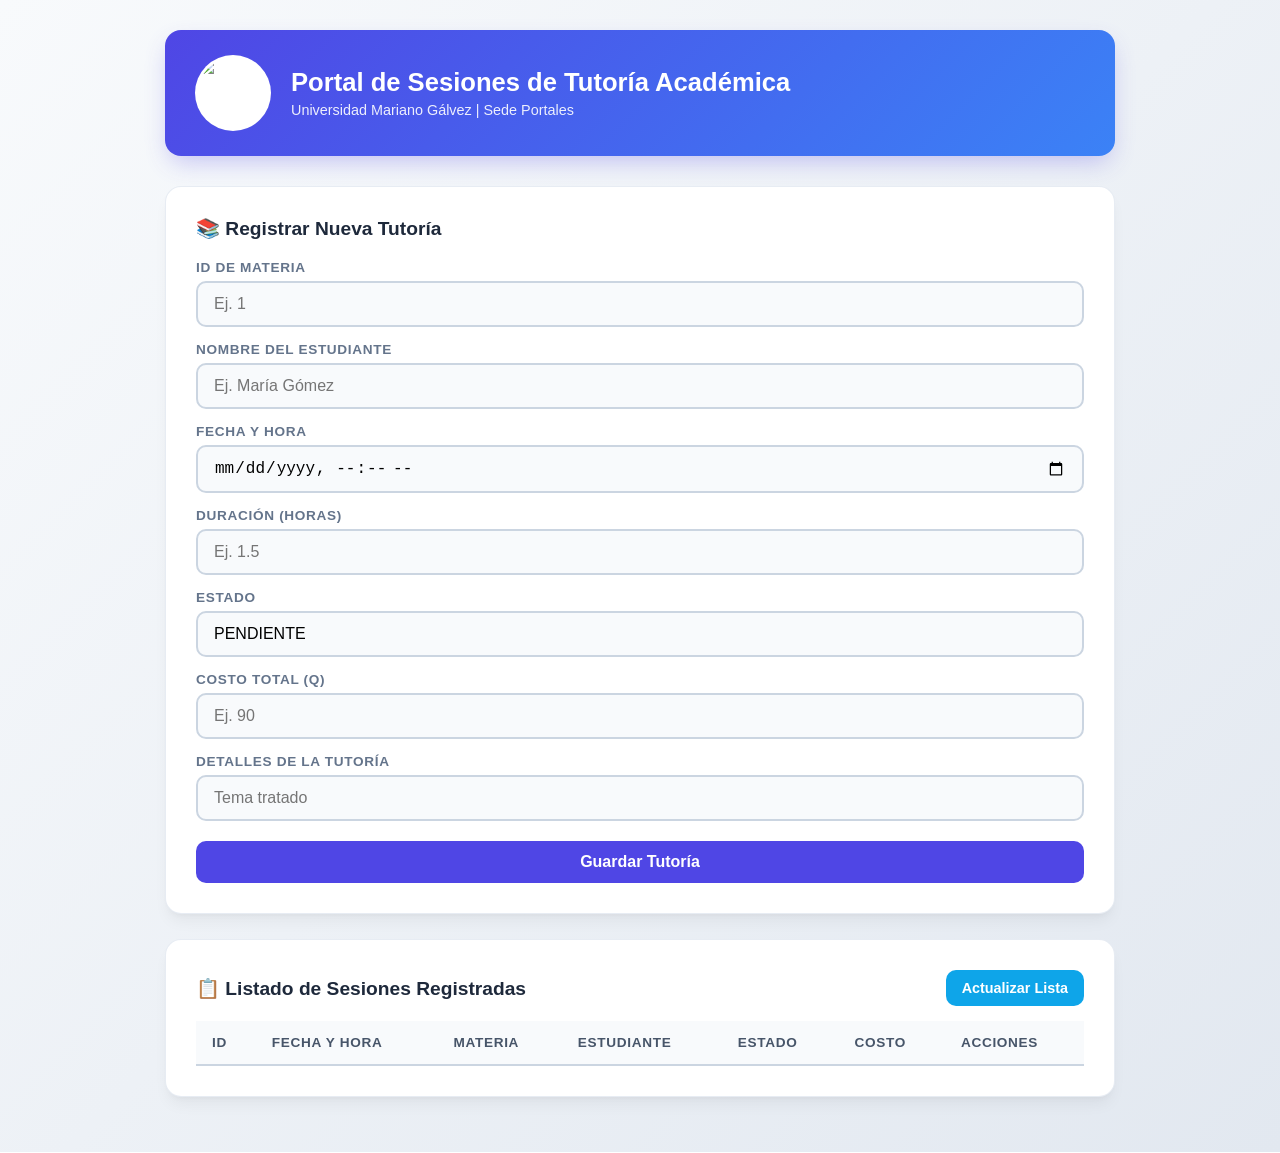
==== src/main/resources/static/index.html @ 8396a433 "integrar vistas y estilos para la gestión de sesiones" ====
<!DOCTYPE html>
<html lang="es">
<head>
    <meta charset="UTF-8">
    <title>Portal de Sesiones de Tutoría Académica</title>
    <link rel="stylesheet" href="style.css">
</head>
<body>
<div class="main-container">
    <!-- Cabecera con Logo Institucional -->
    <header class="app-header">
        <img src="logo.png" alt="Logo Institucional" class="school-logo" onerror="this.src='https://images.unsplash.com/photo-1580582932707-520aed937b7b?w=100&auto=format&fit=crop&q=60'; this.onerror='';">
        <div class="header-titles">
            <h1>Portal de Sesiones de Tutoría Académica</h1>
            <p class="subtitle">Universidad Mariano Gálvez | Sede Portales</p>
        </div>
    </header>

    <div class="content-grid">
        <!-- Formulario de Registro -->
        <section class="card form-card">
            <h2>📚 Registrar Nueva Tutoría</h2>
            <form id="tutoriasForm">
                <div class="input-group">
                    <label for="materiaId">ID de Materia</label>
                    <input type="text" id="materiaId" placeholder="Ej. 1" required>
                </div>
                <div class="input-group">
                    <label for="estudiante">Nombre del Estudiante</label>
                    <input type="text" id="estudiante" placeholder="Ej. María Gómez" required>
                </div>
                <div class="input-group">
                    <label for="fecha">Fecha y Hora</label>
                    <input type="datetime-local" id="fecha" required>
                </div>
                <div class="input-group">
                    <label for="duracion">Duración (horas)</label>
                    <input type="number" step="0.5" id="duracion" placeholder="Ej. 1.5" required>
                </div>
                <div class="input-group">
                    <label for="estado">Estado</label>
                    <input type="text" id="estado" value="PENDIENTE" required>
                </div>
                <div class="input-group">
                    <label for="costo">Costo Total (Q)</label>
                    <input type="number" id="costo" placeholder="Ej. 90" required>
                </div>
                <div class="input-group">
                    <label for="detalles">Detalles de la Tutoría</label>
                    <input type="text" id="detalles" placeholder="Tema tratado" required>
                </div>
                <button type="submit" class="btn-primary">Guardar Tutoría</button>
            </form>
        </section>

        <!-- Listado de Sesiones -->
        <section class="card table-card">
            <div class="table-header">
                <h2>📋 Listado de Sesiones Registradas</h2>
                <button id="cargarBtn" type="button" class="btn-secondary">Actualizar Lista</button>
            </div>
            <div class="table-responsive">
                <table id="tablaTutorias">
                    <thead>
                    <tr>
                        <th>ID</th>
                        <th>Fecha y Hora</th>
                        <th>Materia</th>
                        <th>Estudiante</th>
                        <th>Estado</th>
                        <th>Costo</th>
                        <th>Acciones</th>
                    </tr>
                    </thead>
                    <tbody>
                    <!-- Se llena dinámicamente con JavaScript -->
                    </tbody>
                </table>
            </div>
        </section>
    </div>
</div>

<script src="app.js"></script>
</body>
</html>
---- src/main/resources/static/style.css ----
:root {
    --primary: #4f46e5;
    --primary-dark: #4338ca;
    --accent: #0ea5e9;
    --bg-main: #f1f5f9;
    --card-bg: #ffffff;
    --text-main: #0f172a;
    --text-muted: #64748b;
    --border: #cbd5e1;
    --danger: #ef4444;
    --danger-hover: #dc2626;
}

body {
    font-family: 'Segoe UI', Tahoma, Geneva, Verdana, sans-serif;
    background: linear-gradient(135deg, #f8fafc 0%, #e2e8f0 100%);
    color: var(--text-main);
    margin: 0;
    padding: 30px 20px;
    min-height: 100vh;
}

.main-container {
    max-width: 950px;
    margin: 0 auto;
}

/* Cabecera con Logo */
.app-header {
    background: linear-gradient(135deg, #4f46e5 0%, #3b82f6 100%);
    color: white;
    padding: 25px 30px;
    border-radius: 16px;
    display: flex;
    align-items: center;
    gap: 20px;
    margin-bottom: 30px;
    box-shadow: 0 10px 25px -5px rgba(79, 70, 229, 0.3);
}

.school-logo {
    width: 70px;
    height: 70px;
    object-fit: cover;
    border-radius: 50%;
    border: 3px solid rgba(255, 255, 255, 0.8);
    background-color: white;
}

.header-titles h1 {
    margin: 0;
    font-size: 1.6rem;
    font-weight: 700;
}

.subtitle {
    margin: 5px 0 0 0;
    font-size: 0.9rem;
    opacity: 0.9;
}

/* Tarjetas */
.card {
    background: var(--card-bg);
    padding: 30px;
    margin-bottom: 25px;
    border-radius: 16px;
    box-shadow: 0 10px 15px -3px rgba(0, 0, 0, 0.05), 0 4px 6px -4px rgba(0, 0, 0, 0.05);
    border: 1px solid rgba(226, 232, 240, 0.8);
}

h2 {
    margin-top: 0;
    font-size: 1.2rem;
    color: #1e293b;
    margin-bottom: 20px;
    font-weight: 600;
}

.table-header {
    display: flex;
    justify-content: space-between;
    align-items: center;
    flex-wrap: wrap;
    gap: 15px;
}

.table-header h2 {
    margin-bottom: 0;
}

/* Formularios estilizados */
.input-group {
    margin-bottom: 15px;
}

.input-group label {
    display: block;
    margin-bottom: 6px;
    font-size: 0.85rem;
    font-weight: 600;
    color: var(--text-muted);
    text-transform: uppercase;
    letter-spacing: 0.05em;
}

input {
    width: 100%;
    padding: 12px 16px;
    box-sizing: border-box;
    border: 2px solid var(--border);
    border-radius: 10px;
    font-size: 1rem;
    background-color: #f8fafc;
    transition: all 0.2s ease;
}

input:focus {
    outline: none;
    border-color: var(--primary);
    background-color: #fff;
    box-shadow: 0 0 0 4px rgba(79, 70, 229, 0.1);
}

/* Botones */
button {
    border: none;
    border-radius: 10px;
    padding: 12px 20px;
    font-size: 1rem;
    font-weight: 600;
    cursor: pointer;
    transition: all 0.2s ease;
}

.btn-primary {
    background-color: var(--primary);
    color: white;
    width: 100%;
    margin-top: 5px;
}

.btn-primary:hover {
    background-color: var(--primary-dark);
    transform: translateY(-2px);
    box-shadow: 0 4px 12px rgba(79, 70, 229, 0.3);
}

.btn-secondary {
    background-color: #0ea5e9;
    color: white;
    padding: 10px 16px;
    font-size: 0.9rem;
}

.btn-secondary:hover {
    background-color: #0284c7;
}

/* Tabla moderna */
.table-responsive {
    overflow-x: auto;
    margin-top: 15px;
}

table {
    width: 100%;
    border-collapse: collapse;
}

th, td {
    padding: 14px 16px;
    text-align: left;
}

th {
    background-color: #f8fafc;
    color: #475569;
    font-weight: 600;
    font-size: 0.85rem;
    text-transform: uppercase;
    letter-spacing: 0.05em;
    border-bottom: 2px solid var(--border);
}

td {
    border-bottom: 1px solid #f1f5f9;
    font-size: 0.95rem;
}

tr:hover td {
    background-color: #f8fafc;
}

td button {
    background-color: var(--danger);
    color: white;
    padding: 6px 12px;
    font-size: 0.85rem;
    width: auto;
}

td button:hover {
    background-color: var(--danger-hover);
}
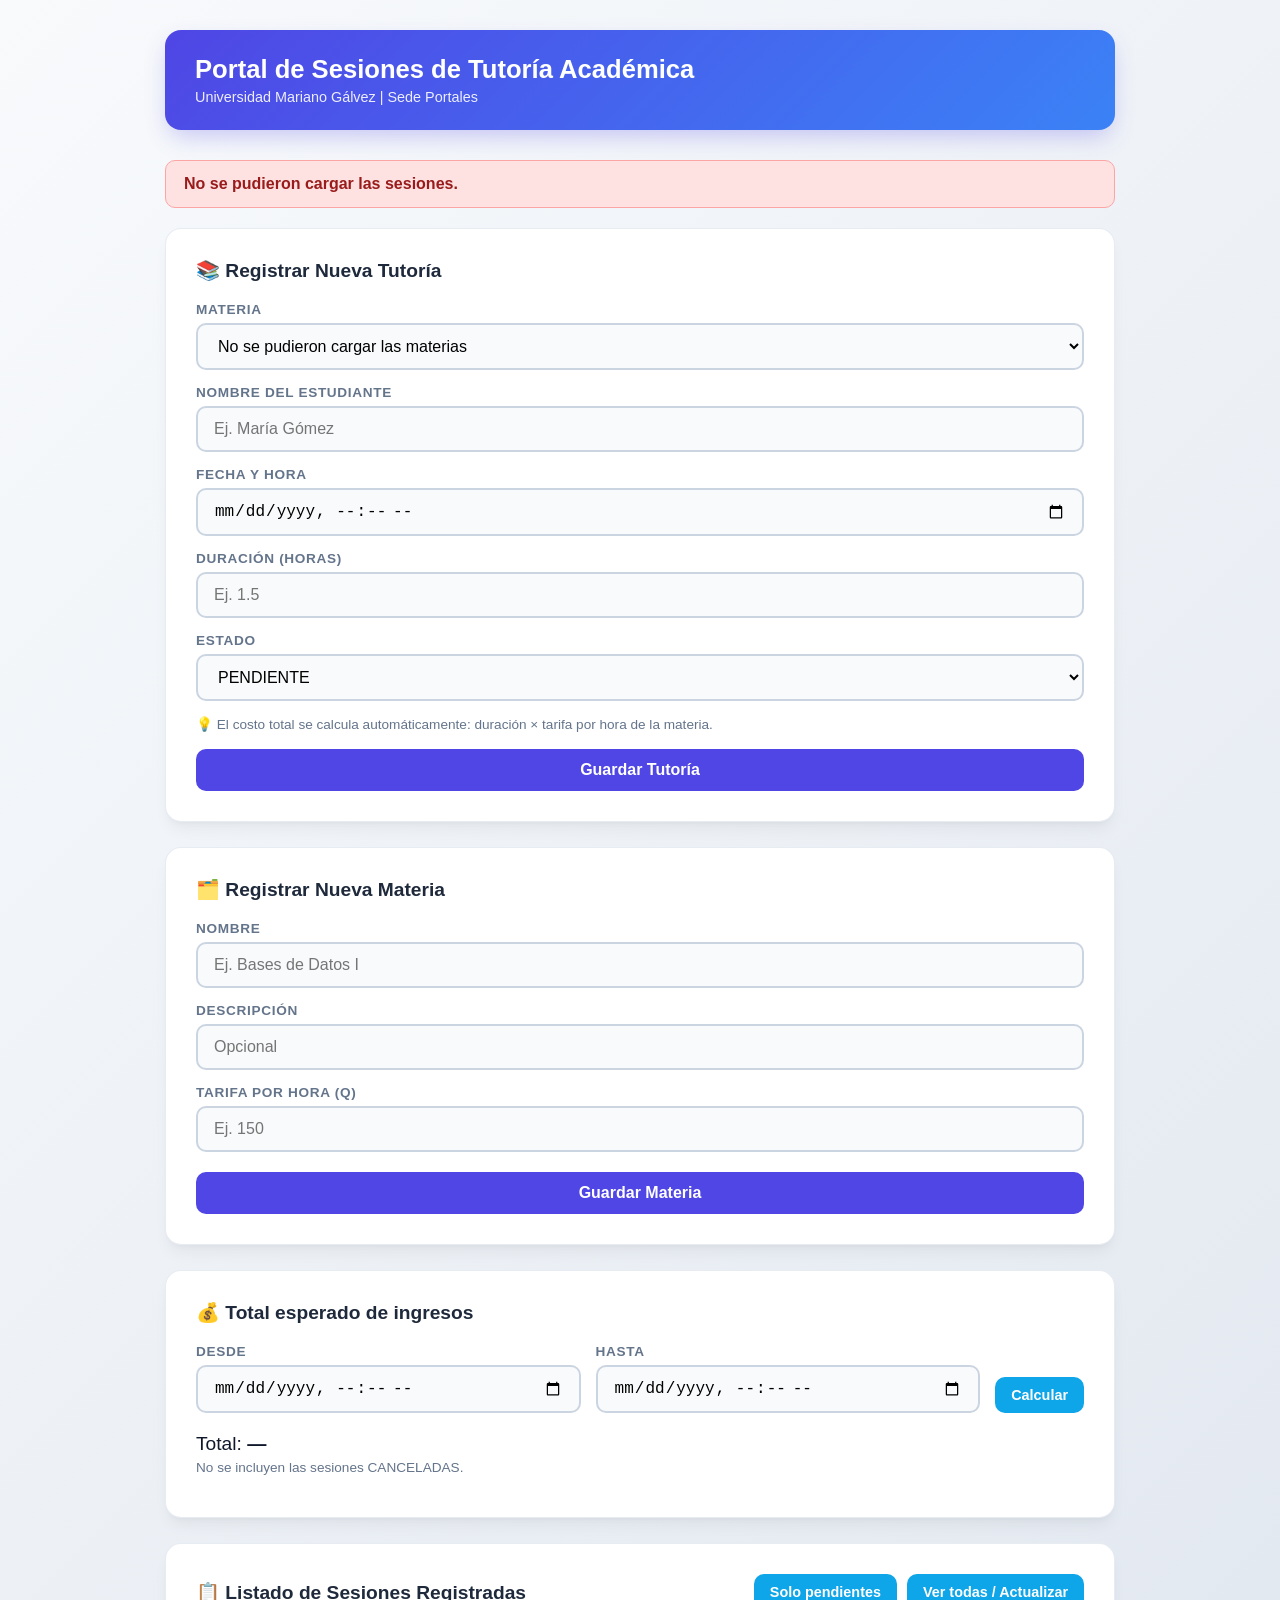
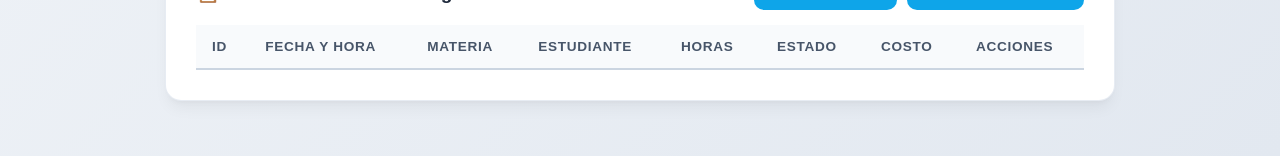
==== commit 7be96b31: "Add files via upload Correciones" ====
--- a/src/main/resources/static/index.html
+++ b/src/main/resources/static/index.html
@@ -1,86 +1,134 @@
-<!DOCTYPE html>
-<html lang="es">
-<head>
-    <meta charset="UTF-8">
-    <title>Portal de Sesiones de Tutoría Académica</title>
-    <link rel="stylesheet" href="style.css">
-</head>
-<body>
-<div class="main-container">
-    <!-- Cabecera con Logo Institucional -->
-    <header class="app-header">
-        <img src="logo.png" alt="Logo Institucional" class="school-logo" onerror="this.src='https://images.unsplash.com/photo-1580582932707-520aed937b7b?w=100&auto=format&fit=crop&q=60'; this.onerror='';">
-        <div class="header-titles">
-            <h1>Portal de Sesiones de Tutoría Académica</h1>
-            <p class="subtitle">Universidad Mariano Gálvez | Sede Portales</p>
-        </div>
-    </header>
-
-    <div class="content-grid">
-        <!-- Formulario de Registro -->
-        <section class="card form-card">
-            <h2>📚 Registrar Nueva Tutoría</h2>
-            <form id="tutoriasForm">
-                <div class="input-group">
-                    <label for="materiaId">ID de Materia</label>
-                    <input type="text" id="materiaId" placeholder="Ej. 1" required>
-                </div>
-                <div class="input-group">
-                    <label for="estudiante">Nombre del Estudiante</label>
-                    <input type="text" id="estudiante" placeholder="Ej. María Gómez" required>
-                </div>
-                <div class="input-group">
-                    <label for="fecha">Fecha y Hora</label>
-                    <input type="datetime-local" id="fecha" required>
-                </div>
-                <div class="input-group">
-                    <label for="duracion">Duración (horas)</label>
-                    <input type="number" step="0.5" id="duracion" placeholder="Ej. 1.5" required>
-                </div>
-                <div class="input-group">
-                    <label for="estado">Estado</label>
-                    <input type="text" id="estado" value="PENDIENTE" required>
-                </div>
-                <div class="input-group">
-                    <label for="costo">Costo Total (Q)</label>
-                    <input type="number" id="costo" placeholder="Ej. 90" required>
-                </div>
-                <div class="input-group">
-                    <label for="detalles">Detalles de la Tutoría</label>
-                    <input type="text" id="detalles" placeholder="Tema tratado" required>
-                </div>
-                <button type="submit" class="btn-primary">Guardar Tutoría</button>
-            </form>
-        </section>
-
-        <!-- Listado de Sesiones -->
-        <section class="card table-card">
-            <div class="table-header">
-                <h2>📋 Listado de Sesiones Registradas</h2>
-                <button id="cargarBtn" type="button" class="btn-secondary">Actualizar Lista</button>
-            </div>
-            <div class="table-responsive">
-                <table id="tablaTutorias">
-                    <thead>
-                    <tr>
-                        <th>ID</th>
-                        <th>Fecha y Hora</th>
-                        <th>Materia</th>
-                        <th>Estudiante</th>
-                        <th>Estado</th>
-                        <th>Costo</th>
-                        <th>Acciones</th>
-                    </tr>
-                    </thead>
-                    <tbody>
-                    <!-- Se llena dinámicamente con JavaScript -->
-                    </tbody>
-                </table>
-            </div>
-        </section>
-    </div>
-</div>
-
-<script src="app.js"></script>
-</body>
-</html>+<!DOCTYPE html>
+<html lang="es">
+<head>
+    <meta charset="UTF-8">
+    <meta name="viewport" content="width=device-width, initial-scale=1.0">
+    <title>Portal de Sesiones de Tutoría Académica</title>
+    <link rel="stylesheet" href="style.css">
+</head>
+<body>
+<div class="main-container">
+    <!-- Cabecera -->
+    <header class="app-header">
+        <img src="logo.png" alt="Logo Institucional" class="school-logo" onerror="this.style.display='none'">
+        <div class="header-titles">
+            <h1>Portal de Sesiones de Tutoría Académica</h1>
+            <p class="subtitle">Universidad Mariano Gálvez | Sede Portales</p>
+        </div>
+    </header>
+
+    <!-- Mensajes de éxito / error -->
+    <div id="mensaje" class="mensaje" hidden></div>
+
+    <div class="content-grid">
+        <!-- Formulario de sesión (registrar / editar) -->
+        <section class="card form-card">
+            <h2 id="formTitulo">📚 Registrar Nueva Tutoría</h2>
+            <form id="tutoriasForm">
+                <div class="input-group">
+                    <label for="materiaId">Materia</label>
+                    <select id="materiaId" required>
+                        <option value="">Cargando materias...</option>
+                    </select>
+                </div>
+                <div class="input-group">
+                    <label for="estudiante">Nombre del Estudiante</label>
+                    <input type="text" id="estudiante" placeholder="Ej. María Gómez" required>
+                </div>
+                <div class="input-group">
+                    <label for="fecha">Fecha y Hora</label>
+                    <input type="datetime-local" id="fecha" required>
+                </div>
+                <div class="input-group">
+                    <label for="duracion">Duración (horas)</label>
+                    <input type="number" step="0.25" min="0.25" id="duracion" placeholder="Ej. 1.5" required>
+                </div>
+                <div class="input-group">
+                    <label for="estado">Estado</label>
+                    <select id="estado">
+                        <option value="PENDIENTE">PENDIENTE</option>
+                        <option value="PROGRAMADA">PROGRAMADA</option>
+                        <option value="CONFIRMADA">CONFIRMADA</option>
+                        <option value="COMPLETADA">COMPLETADA</option>
+                        <option value="CANCELADA">CANCELADA</option>
+                    </select>
+                </div>
+                <p class="hint">💡 El costo total se calcula automáticamente: duración × tarifa por hora de la materia.</p>
+                <button type="submit" id="guardarBtn" class="btn-primary">Guardar Tutoría</button>
+                <button type="button" id="cancelarEdicionBtn" class="btn-ghost" hidden>Cancelar edición</button>
+            </form>
+        </section>
+
+        <!-- Nueva materia -->
+        <section class="card form-card">
+            <h2>🗂️ Registrar Nueva Materia</h2>
+            <form id="materiaForm">
+                <div class="input-group">
+                    <label for="materiaNombre">Nombre</label>
+                    <input type="text" id="materiaNombre" placeholder="Ej. Bases de Datos I" required>
+                </div>
+                <div class="input-group">
+                    <label for="materiaDescripcion">Descripción</label>
+                    <input type="text" id="materiaDescripcion" placeholder="Opcional">
+                </div>
+                <div class="input-group">
+                    <label for="materiaTarifa">Tarifa por hora (Q)</label>
+                    <input type="number" step="0.01" min="0.01" id="materiaTarifa" placeholder="Ej. 150" required>
+                </div>
+                <button type="submit" class="btn-primary">Guardar Materia</button>
+            </form>
+        </section>
+
+        <!-- Indicador de ingresos -->
+        <section class="card">
+            <h2>💰 Total esperado de ingresos</h2>
+            <div class="fila-filtros">
+                <div class="input-group">
+                    <label for="totalInicio">Desde</label>
+                    <input type="datetime-local" id="totalInicio">
+                </div>
+                <div class="input-group">
+                    <label for="totalFin">Hasta</label>
+                    <input type="datetime-local" id="totalFin">
+                </div>
+                <button type="button" id="totalBtn" class="btn-secondary">Calcular</button>
+            </div>
+            <p class="total-resultado">Total: <strong id="totalResultado">—</strong></p>
+            <p class="hint">No se incluyen las sesiones CANCELADAS.</p>
+        </section>
+
+        <!-- Listado de sesiones -->
+        <section class="card table-card">
+            <div class="table-header">
+                <h2 id="tituloLista">📋 Listado de Sesiones Registradas</h2>
+                <div class="grupo-botones">
+                    <button id="pendientesBtn" type="button" class="btn-secondary">Solo pendientes</button>
+                    <button id="cargarBtn" type="button" class="btn-secondary">Ver todas / Actualizar</button>
+                </div>
+            </div>
+            <div class="table-responsive">
+                <table id="tablaTutorias">
+                    <thead>
+                    <tr>
+                        <th>ID</th>
+                        <th>Fecha y Hora</th>
+                        <th>Materia</th>
+                        <th>Estudiante</th>
+                        <th>Horas</th>
+                        <th>Estado</th>
+                        <th>Costo</th>
+                        <th>Acciones</th>
+                    </tr>
+                    </thead>
+                    <tbody>
+                    <!-- Se llena dinámicamente con JavaScript -->
+                    </tbody>
+                </table>
+            </div>
+        </section>
+    </div>
+</div>
+
+<script src="app.js"></script>
+</body>
+</html>
--- a/src/main/resources/static/style.css
+++ b/src/main/resources/static/style.css
@@ -1,205 +1,305 @@
-:root {
-    --primary: #4f46e5;
-    --primary-dark: #4338ca;
-    --accent: #0ea5e9;
-    --bg-main: #f1f5f9;
-    --card-bg: #ffffff;
-    --text-main: #0f172a;
-    --text-muted: #64748b;
-    --border: #cbd5e1;
-    --danger: #ef4444;
-    --danger-hover: #dc2626;
-}
-
-body {
-    font-family: 'Segoe UI', Tahoma, Geneva, Verdana, sans-serif;
-    background: linear-gradient(135deg, #f8fafc 0%, #e2e8f0 100%);
-    color: var(--text-main);
-    margin: 0;
-    padding: 30px 20px;
-    min-height: 100vh;
-}
-
-.main-container {
-    max-width: 950px;
-    margin: 0 auto;
-}
-
-/* Cabecera con Logo */
-.app-header {
-    background: linear-gradient(135deg, #4f46e5 0%, #3b82f6 100%);
-    color: white;
-    padding: 25px 30px;
-    border-radius: 16px;
-    display: flex;
-    align-items: center;
-    gap: 20px;
-    margin-bottom: 30px;
-    box-shadow: 0 10px 25px -5px rgba(79, 70, 229, 0.3);
-}
-
-.school-logo {
-    width: 70px;
-    height: 70px;
-    object-fit: cover;
-    border-radius: 50%;
-    border: 3px solid rgba(255, 255, 255, 0.8);
-    background-color: white;
-}
-
-.header-titles h1 {
-    margin: 0;
-    font-size: 1.6rem;
-    font-weight: 700;
-}
-
-.subtitle {
-    margin: 5px 0 0 0;
-    font-size: 0.9rem;
-    opacity: 0.9;
-}
-
-/* Tarjetas */
-.card {
-    background: var(--card-bg);
-    padding: 30px;
-    margin-bottom: 25px;
-    border-radius: 16px;
-    box-shadow: 0 10px 15px -3px rgba(0, 0, 0, 0.05), 0 4px 6px -4px rgba(0, 0, 0, 0.05);
-    border: 1px solid rgba(226, 232, 240, 0.8);
-}
-
-h2 {
-    margin-top: 0;
-    font-size: 1.2rem;
-    color: #1e293b;
-    margin-bottom: 20px;
-    font-weight: 600;
-}
-
-.table-header {
-    display: flex;
-    justify-content: space-between;
-    align-items: center;
-    flex-wrap: wrap;
-    gap: 15px;
-}
-
-.table-header h2 {
-    margin-bottom: 0;
-}
-
-/* Formularios estilizados */
-.input-group {
-    margin-bottom: 15px;
-}
-
-.input-group label {
-    display: block;
-    margin-bottom: 6px;
-    font-size: 0.85rem;
-    font-weight: 600;
-    color: var(--text-muted);
-    text-transform: uppercase;
-    letter-spacing: 0.05em;
-}
-
-input {
-    width: 100%;
-    padding: 12px 16px;
-    box-sizing: border-box;
-    border: 2px solid var(--border);
-    border-radius: 10px;
-    font-size: 1rem;
-    background-color: #f8fafc;
-    transition: all 0.2s ease;
-}
-
-input:focus {
-    outline: none;
-    border-color: var(--primary);
-    background-color: #fff;
-    box-shadow: 0 0 0 4px rgba(79, 70, 229, 0.1);
-}
-
-/* Botones */
-button {
-    border: none;
-    border-radius: 10px;
-    padding: 12px 20px;
-    font-size: 1rem;
-    font-weight: 600;
-    cursor: pointer;
-    transition: all 0.2s ease;
-}
-
-.btn-primary {
-    background-color: var(--primary);
-    color: white;
-    width: 100%;
-    margin-top: 5px;
-}
-
-.btn-primary:hover {
-    background-color: var(--primary-dark);
-    transform: translateY(-2px);
-    box-shadow: 0 4px 12px rgba(79, 70, 229, 0.3);
-}
-
-.btn-secondary {
-    background-color: #0ea5e9;
-    color: white;
-    padding: 10px 16px;
-    font-size: 0.9rem;
-}
-
-.btn-secondary:hover {
-    background-color: #0284c7;
-}
-
-/* Tabla moderna */
-.table-responsive {
-    overflow-x: auto;
-    margin-top: 15px;
-}
-
-table {
-    width: 100%;
-    border-collapse: collapse;
-}
-
-th, td {
-    padding: 14px 16px;
-    text-align: left;
-}
-
-th {
-    background-color: #f8fafc;
-    color: #475569;
-    font-weight: 600;
-    font-size: 0.85rem;
-    text-transform: uppercase;
-    letter-spacing: 0.05em;
-    border-bottom: 2px solid var(--border);
-}
-
-td {
-    border-bottom: 1px solid #f1f5f9;
-    font-size: 0.95rem;
-}
-
-tr:hover td {
-    background-color: #f8fafc;
-}
-
-td button {
-    background-color: var(--danger);
-    color: white;
-    padding: 6px 12px;
-    font-size: 0.85rem;
-    width: auto;
-}
-
-td button:hover {
-    background-color: var(--danger-hover);
-}+:root {
+    --primary: #4f46e5;
+    --primary-dark: #4338ca;
+    --accent: #0ea5e9;
+    --bg-main: #f1f5f9;
+    --card-bg: #ffffff;
+    --text-main: #0f172a;
+    --text-muted: #64748b;
+    --border: #cbd5e1;
+    --danger: #ef4444;
+    --danger-hover: #dc2626;
+}
+
+body {
+    font-family: 'Segoe UI', Tahoma, Geneva, Verdana, sans-serif;
+    background: linear-gradient(135deg, #f8fafc 0%, #e2e8f0 100%);
+    color: var(--text-main);
+    margin: 0;
+    padding: 30px 20px;
+    min-height: 100vh;
+}
+
+.main-container {
+    max-width: 950px;
+    margin: 0 auto;
+}
+
+/* Cabecera con Logo */
+.app-header {
+    background: linear-gradient(135deg, #4f46e5 0%, #3b82f6 100%);
+    color: white;
+    padding: 25px 30px;
+    border-radius: 16px;
+    display: flex;
+    align-items: center;
+    gap: 20px;
+    margin-bottom: 30px;
+    box-shadow: 0 10px 25px -5px rgba(79, 70, 229, 0.3);
+}
+
+.school-logo {
+    width: 70px;
+    height: 70px;
+    object-fit: cover;
+    border-radius: 50%;
+    border: 3px solid rgba(255, 255, 255, 0.8);
+    background-color: white;
+}
+
+.header-titles h1 {
+    margin: 0;
+    font-size: 1.6rem;
+    font-weight: 700;
+}
+
+.subtitle {
+    margin: 5px 0 0 0;
+    font-size: 0.9rem;
+    opacity: 0.9;
+}
+
+/* Tarjetas */
+.card {
+    background: var(--card-bg);
+    padding: 30px;
+    margin-bottom: 25px;
+    border-radius: 16px;
+    box-shadow: 0 10px 15px -3px rgba(0, 0, 0, 0.05), 0 4px 6px -4px rgba(0, 0, 0, 0.05);
+    border: 1px solid rgba(226, 232, 240, 0.8);
+}
+
+h2 {
+    margin-top: 0;
+    font-size: 1.2rem;
+    color: #1e293b;
+    margin-bottom: 20px;
+    font-weight: 600;
+}
+
+.table-header {
+    display: flex;
+    justify-content: space-between;
+    align-items: center;
+    flex-wrap: wrap;
+    gap: 15px;
+}
+
+.table-header h2 {
+    margin-bottom: 0;
+}
+
+/* Formularios estilizados */
+.input-group {
+    margin-bottom: 15px;
+}
+
+.input-group label {
+    display: block;
+    margin-bottom: 6px;
+    font-size: 0.85rem;
+    font-weight: 600;
+    color: var(--text-muted);
+    text-transform: uppercase;
+    letter-spacing: 0.05em;
+}
+
+input, select {
+    width: 100%;
+    padding: 12px 16px;
+    box-sizing: border-box;
+    border: 2px solid var(--border);
+    border-radius: 10px;
+    font-size: 1rem;
+    background-color: #f8fafc;
+    transition: all 0.2s ease;
+}
+
+input:focus, select:focus {
+    outline: none;
+    border-color: var(--primary);
+    background-color: #fff;
+    box-shadow: 0 0 0 4px rgba(79, 70, 229, 0.1);
+}
+
+/* Botones */
+button {
+    border: none;
+    border-radius: 10px;
+    padding: 12px 20px;
+    font-size: 1rem;
+    font-weight: 600;
+    cursor: pointer;
+    transition: all 0.2s ease;
+}
+
+.btn-primary {
+    background-color: var(--primary);
+    color: white;
+    width: 100%;
+    margin-top: 5px;
+}
+
+.btn-primary:hover {
+    background-color: var(--primary-dark);
+    transform: translateY(-2px);
+    box-shadow: 0 4px 12px rgba(79, 70, 229, 0.3);
+}
+
+.btn-secondary {
+    background-color: #0ea5e9;
+    color: white;
+    padding: 10px 16px;
+    font-size: 0.9rem;
+}
+
+.btn-secondary:hover {
+    background-color: #0284c7;
+}
+
+/* Tabla moderna */
+.table-responsive {
+    overflow-x: auto;
+    margin-top: 15px;
+}
+
+table {
+    width: 100%;
+    border-collapse: collapse;
+}
+
+th, td {
+    padding: 14px 16px;
+    text-align: left;
+}
+
+th {
+    background-color: #f8fafc;
+    color: #475569;
+    font-weight: 600;
+    font-size: 0.85rem;
+    text-transform: uppercase;
+    letter-spacing: 0.05em;
+    border-bottom: 2px solid var(--border);
+}
+
+td {
+    border-bottom: 1px solid #f1f5f9;
+    font-size: 0.95rem;
+}
+
+tr:hover td {
+    background-color: #f8fafc;
+}
+
+td button {
+    background-color: var(--danger);
+    color: white;
+    padding: 6px 12px;
+    font-size: 0.85rem;
+    width: auto;
+}
+
+td button:hover {
+    background-color: var(--danger-hover);
+}
+
+/* ---------- Ajustes v2 ---------- */
+[hidden] {
+    display: none !important;
+}
+
+.hint {
+    margin: 0 0 12px 0;
+    font-size: 0.85rem;
+    color: var(--text-muted);
+}
+
+.mensaje {
+    padding: 14px 18px;
+    border-radius: 10px;
+    margin-bottom: 20px;
+    font-weight: 600;
+}
+
+.mensaje-ok {
+    background: #dcfce7;
+    color: #166534;
+    border: 1px solid #86efac;
+}
+
+.mensaje-error {
+    background: #fee2e2;
+    color: #991b1b;
+    border: 1px solid #fca5a5;
+}
+
+.btn-ghost {
+    background: transparent;
+    color: var(--text-muted);
+    border: 2px solid var(--border);
+    width: 100%;
+    margin-top: 10px;
+}
+
+.btn-ghost:hover {
+    background: #f1f5f9;
+}
+
+.grupo-botones {
+    display: flex;
+    gap: 10px;
+    flex-wrap: wrap;
+}
+
+.fila-filtros {
+    display: flex;
+    gap: 15px;
+    align-items: flex-end;
+    flex-wrap: wrap;
+}
+
+.fila-filtros .input-group {
+    flex: 1;
+    min-width: 200px;
+}
+
+.fila-filtros .btn-secondary {
+    margin-bottom: 15px;
+}
+
+.total-resultado {
+    font-size: 1.2rem;
+    margin: 5px 0;
+}
+
+.acciones {
+    white-space: nowrap;
+}
+
+td button.btn-edit {
+    background-color: var(--accent);
+    margin-right: 6px;
+}
+
+td button.btn-edit:hover {
+    background-color: #0284c7;
+}
+
+.estado {
+    background: #e0f2fe;
+    color: #0369a1;
+    padding: 4px 8px;
+    border-radius: 6px;
+    font-weight: 600;
+    font-size: 0.85rem;
+}
+
+.estado-completada { background: #dcfce7; color: #166534; }
+.estado-cancelada { background: #fee2e2; color: #991b1b; }
+.estado-pendiente { background: #fef9c3; color: #854d0e; }
+
+.tabla-vacia {
+    text-align: center;
+    color: var(--text-muted);
+}
